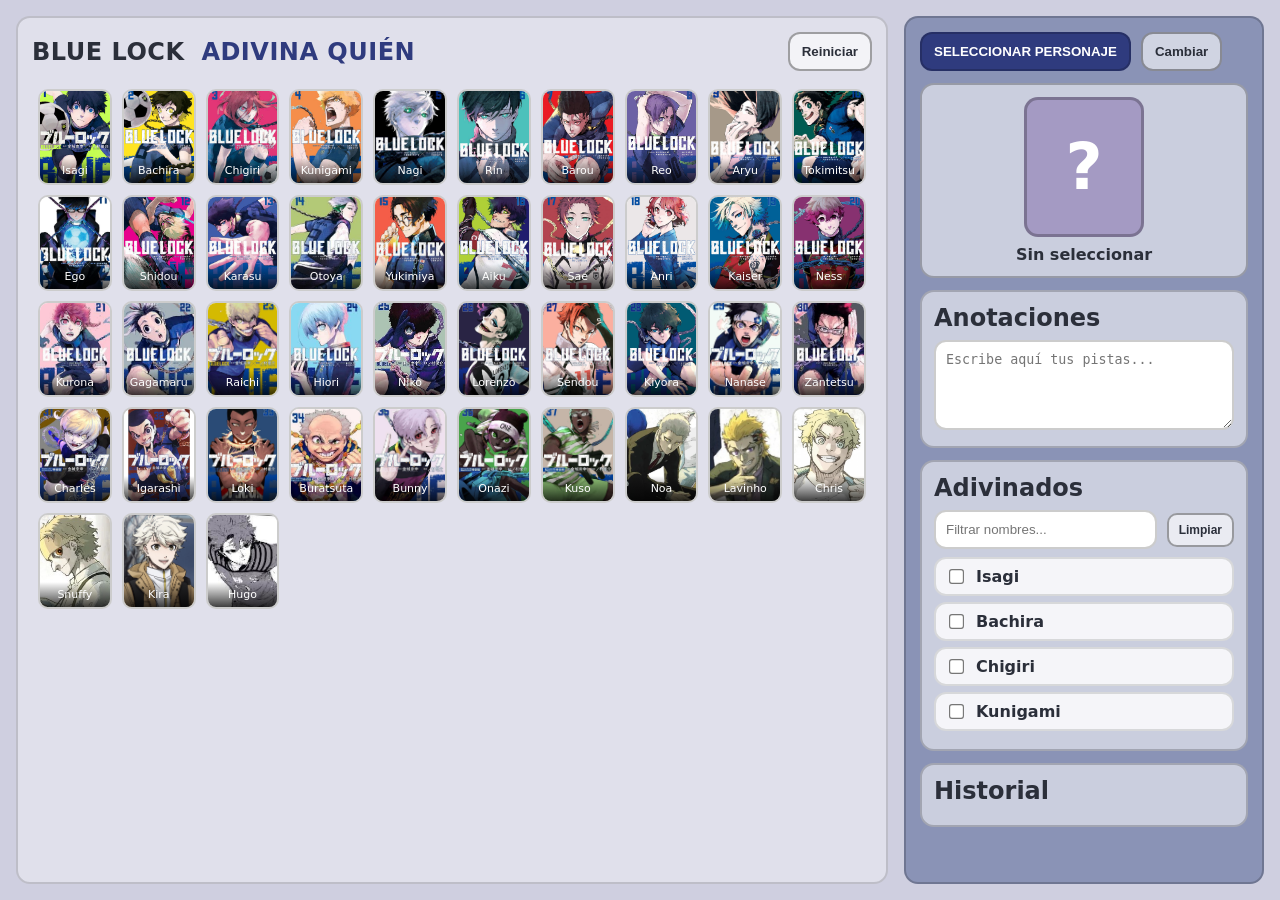
==== Index.html @ 26df77ac "Primer commit - Blue Lock Adivina Quien" ====
<!DOCTYPE html>
<html lang="es">
<head>
  <meta charset="UTF-8" />
  <meta name="viewport" content="width=device-width, initial-scale=1.0"/>
  <title>Blue Lock - Adivina Quién</title>
  <link rel="stylesheet" href="styles.css" />
</head>
<body>
  <main class="layout">
    <!-- IZQUIERDA: TABLERO -->
    <section class="board">
      <header class="board__header">
        <h1 class="title">Blue Lock <span>Adivina Quién</span></h1>

        <div class="board__actions">
          <button id="btnReset" class="btn btn--ghost">Reiniciar</button>
        </div>
      </header>

      <div class="grid" id="gridCharacters">
        <!-- Se llena desde app.js -->
      </div>
    </section>

    <!-- DERECHA: PANEL -->
    <aside class="panel">
      <div class="panel__top">
        <div class="panel__row">
          <button id="btnPickRandom" class="btn btn--primary">SELECCIONAR PERSONAJE</button>
          <button id="btnChangeRandom" class="btn btn--ghost" title="Cambiar aleatorio">Cambiar</button>
        </div>

        <div class="mystery" id="mysteryBox">
          <div class="mystery__inner" id="mysteryInner">
            <span class="mystery__q">?</span>
          </div>
          <div class="mystery__name" id="mysteryName">Sin seleccionar</div>
        </div>
      </div>

      <section class="card">
        <h2 class="card__title">Anotaciones</h2>
        <textarea id="notes" class="textarea" placeholder="Escribe aquí tus pistas..."></textarea>
      </section>

      <section class="card">
        <h2 class="card__title">Adivinados</h2>

        <div class="tools">
          <input id="searchGuessed" class="input" type="text" placeholder="Filtrar nombres..." />
          <button id="btnClearGuessed" class="btn btn--ghost btn--small">Limpiar</button>
        </div>

        <ul id="guessedList" class="list">
          <!-- Se llena desde app.js -->
        </ul>
      </section>

      <section class="card">
        <h2 class="card__title">Historial</h2>
        <ul id="historyList" class="list list--history"></ul>
      </section>
    </aside>
  </main>

  <script src="app.js"></script>
</body>
</html>
---- styles.css ----
:root{
    --bg:#cfcfe0;
    --panel:#8a93b6;
    --card:#ffffff;
    --ink:#2b2f3a;
    --muted:#6a738a;
    --border:#2f3240;
    --accent:#2f3b7e;
    --accent2:#5e3b92;
  }
  
  *{ box-sizing:border-box; }
  body{
    margin:0;
    font-family: system-ui, -apple-system, Segoe UI, Roboto, Arial, sans-serif;
    background: var(--bg);
    color: var(--ink);
  }
  
  .layout{
    display:grid;
    grid-template-columns: 1fr 360px;
    gap:16px;
    padding:16px;
    min-height:100vh;
  }
  
  .board{
    background: rgba(255,255,255,.35);
    border: 2px solid rgba(0,0,0,.15);
    border-radius: 14px;
    padding: 14px;
  }
  
  .board__header{
    display:flex;
    align-items:center;
    justify-content:space-between;
    gap:12px;
    margin-bottom:12px;
  }
  
  .title{
    margin:0;
    font-weight:900;
    letter-spacing:.5px;
    text-transform:uppercase;
  }
  .title span{
    font-weight:700;
    color: var(--accent);
    margin-left:8px;
  }
  
  .board__actions{
    display:flex;
    gap:10px;
  }
  
  /* GRID */
  .grid{
    display:grid;
    grid-template-columns: repeat(auto-fill, minmax(72px, 1fr));
    gap:10px;
    padding:6px;
  }
  
  .char{
    position:relative;
    border-radius:10px;
    overflow:hidden;
    border: 2px solid rgba(0,0,0,.2);
    background:#fff;
    cursor:pointer;
    user-select:none;
    transition: transform .08s ease;
  }
  .char:hover{ transform: translateY(-2px); }
  
  .char img{
    width:100%;
    height:92px;
    object-fit:cover;
    display:block;
  }
  
  .char__label{
    position:absolute;
    left:0; right:0; bottom:0;
    padding:6px 6px;
    font-size:11px;
    background: linear-gradient(to top, rgba(0,0,0,.75), rgba(0,0,0,0));
    color:#fff;
    text-align:center;
  }
  
  /* SELECCIONADO (oscurecido) */
  .char.selected::after{
    content:"";
    position:absolute;
    inset:0;
    background: rgba(0,0,0,.55);
  }
  .char.selected::before{
    content:"✓";
    position:absolute;
    top:6px;
    right:6px;
    width:22px;
    height:22px;
    display:grid;
    place-items:center;
    border-radius:999px;
    background: rgba(255,255,255,.95);
    color:#111;
    font-weight:900;
    z-index:2;
  }
  .char.selected .char__label{ z-index:2; position:absolute; }
  
  /* PANEL */
  .panel{
    background: var(--panel);
    border-radius: 14px;
    padding: 14px;
    border: 2px solid rgba(0,0,0,.2);
    display:flex;
    flex-direction:column;
    gap:12px;
  }
  
  .panel__row{
    display:flex;
    gap:10px;
    align-items:center;
  }
  
  .btn{
    border:2px solid rgba(0,0,0,.35);
    background:#fff;
    color:var(--ink);
    border-radius: 12px;
    padding:10px 12px;
    font-weight:800;
    cursor:pointer;
  }
  .btn--primary{
    background: var(--accent);
    color:#fff;
    border-color: rgba(0,0,0,.2);
  }
  .btn--ghost{
    background: rgba(255,255,255,.6);
  }
  .btn--small{
    padding:8px 10px;
    border-radius:10px;
    font-size:12px;
  }
  
  .mystery{
    margin-top:12px;
    background: rgba(255,255,255,.55);
    border: 2px solid rgba(0,0,0,.25);
    border-radius: 14px;
    padding: 12px;
    text-align:center;
  }
  .mystery__inner{
    width:120px;
    height:140px;
    margin: 0 auto 8px;
    border-radius: 14px;
    border: 3px solid rgba(0,0,0,.25);
    background: rgba(94,59,146,.35);
    display:grid;
    place-items:center;
    overflow:hidden;
  }
  .mystery__q{
    font-size:64px;
    font-weight:900;
    color:#fff;
  }
  .mystery__inner img{
    width:100%;
    height:100%;
    object-fit:cover;
    display:block;
  }
  .mystery__name{
    font-weight:900;
    color: var(--ink);
  }
  
  /* CARDS */
  .card{
    background: rgba(255,255,255,.55);
    border: 2px solid rgba(0,0,0,.2);
    border-radius: 14px;
    padding: 12px;
  }
  .card__title{
    margin:0 0 8px;
    font-weight:900;
  }
  
  .textarea{
    width:100%;
    min-height:90px;
    resize:vertical;
    border-radius:12px;
    border:2px solid rgba(0,0,0,.2);
    padding:10px;
    outline:none;
  }
  
  .tools{
    display:flex;
    gap:10px;
    align-items:center;
    margin-bottom:8px;
  }
  .input{
    flex:1;
    border-radius:12px;
    border:2px solid rgba(0,0,0,.2);
    padding:10px;
    outline:none;
  }
  
  /* LISTAS */
  .list{
    margin:0;
    padding:0;
    list-style:none;
    max-height:180px;
    overflow:auto;
    display:flex;
    flex-direction:column;
    gap:6px;
  }
  
  .list li{
    background: rgba(255,255,255,.8);
    border: 2px solid rgba(0,0,0,.12);
    border-radius: 12px;
    padding: 8px 10px;
    display:flex;
    align-items:center;
    justify-content:space-between;
    gap:10px;
  }
  
  .list li small{ color: var(--muted); }
  
  .guessed-item{
    display:flex;
    align-items:center;
    gap:10px;
    width:100%;
  }
  .guessed-item label{
    font-weight:800;
    cursor:pointer;
  }
  .guessed-item input{
    transform: scale(1.15);
  }
  .list--history li{
    justify-content:flex-start;
  }
  .badge{
    margin-left:auto;
    font-size:12px;
    font-weight:900;
    color: var(--accent2);
  }
  @media (max-width: 980px){
    .layout{ grid-template-columns:1fr; }
    .panel{ order:-1; }
  }
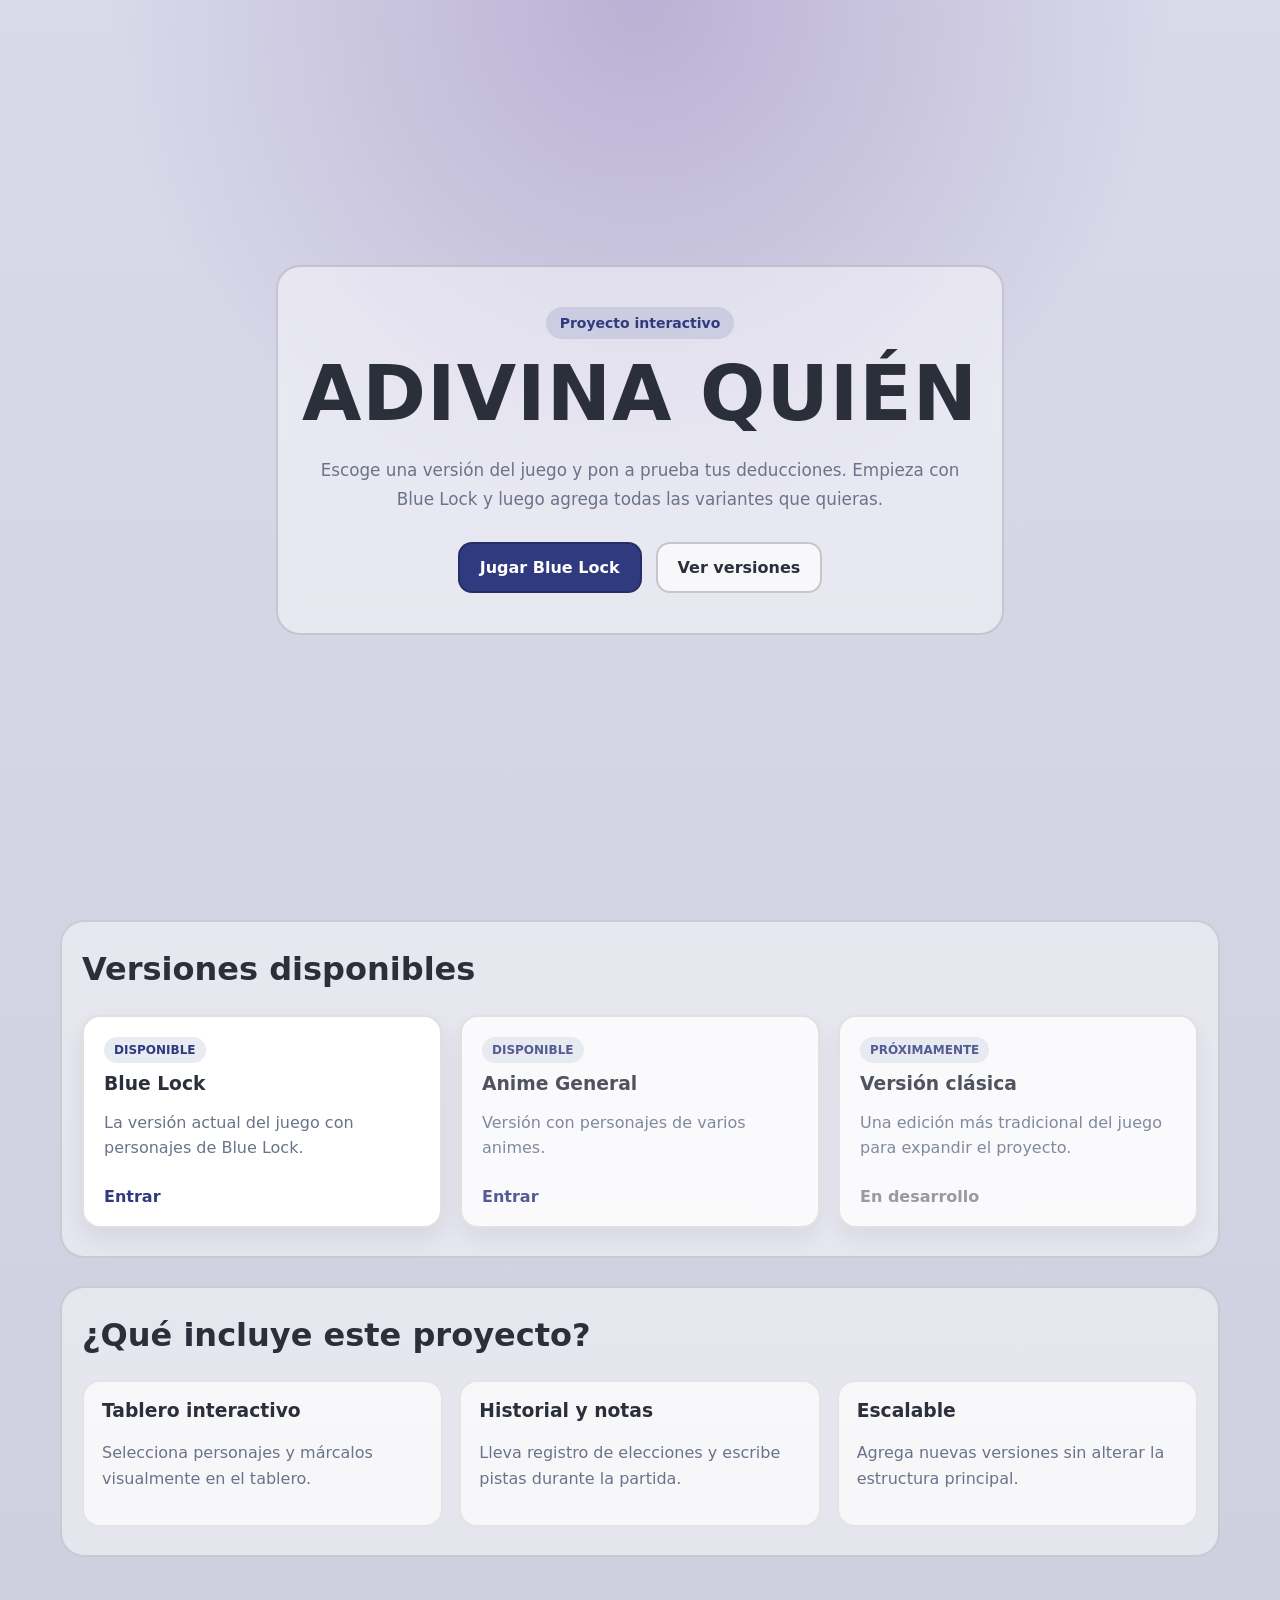
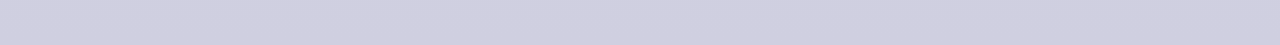
==== commit aa90d338: "Integración anime general" ====
--- a/Index.html
+++ b/Index.html
@@ -2,68 +2,77 @@
 <html lang="es">
 <head>
   <meta charset="UTF-8" />
-  <meta name="viewport" content="width=device-width, initial-scale=1.0"/>
-  <title>Blue Lock - Adivina Quién</title>
-  <link rel="stylesheet" href="styles.css" />
+  <meta name="viewport" content="width=device-width, initial-scale=1.0" />
+  <title>Adivina Quién | Landing Page</title>
+  <link rel="stylesheet" href="landing.css" />
 </head>
 <body>
-  <main class="layout">
-    <!-- IZQUIERDA: TABLERO -->
-    <section class="board">
-      <header class="board__header">
-        <h1 class="title">Blue Lock <span>Adivina Quién</span></h1>
+  <header class="hero">
+    <div class="hero__content">
+      <p class="hero__tag">Proyecto interactivo</p>
+      <h1>Adivina Quién</h1>
+      <p class="hero__text">
+        Escoge una versión del juego y pon a prueba tus deducciones.
+        Empieza con Blue Lock y luego agrega todas las variantes que quieras.
+      </p>
 
-        <div class="board__actions">
-          <button id="btnReset" class="btn btn--ghost">Reiniciar</button>
-        </div>
-      </header>
+      <div class="hero__actions">
+        <a href="blue-lock/index.html" class="btn btn--primary">Jugar Blue Lock</a>
+        <a href="#versiones" class="btn btn--ghost">Ver versiones</a>
+      </div>
+    </div>
+  </header>
 
-      <div class="grid" id="gridCharacters">
-        <!-- Se llena desde app.js -->
+  <main class="main-content">
+    <section class="section" id="versiones">
+      <h2>Versiones disponibles</h2>
+      <div class="cards">
+        <article class="card">
+          <div class="card__badge">Disponible</div>
+          <h3>Blue Lock</h3>
+          <p>
+            La versión actual del juego con personajes de Blue Lock.
+          </p>
+          <a href="blue-lock/index.html" class="card__link">Entrar</a>
+        </article>
+
+        <article class="card card--disabled">
+          <div class="card__badge">Disponible</div>
+          <h3>Anime General</h3>
+          <p>
+            Versión con personajes de varios animes.
+          </p>
+          <a href="Anime/Index.html" class="card__link">Entrar</a>
+        </article>
+
+        <article class="card card--disabled">
+          <div class="card__badge">Próximamente</div>
+          <h3>Versión clásica</h3>
+          <p>
+            Una edición más tradicional del juego para expandir el proyecto.
+          </p>
+          <a href="#" class="card__link card__link--disabled">En desarrollo</a>
+        </article>
       </div>
     </section>
 
-    <!-- DERECHA: PANEL -->
-    <aside class="panel">
-      <div class="panel__top">
-        <div class="panel__row">
-          <button id="btnPickRandom" class="btn btn--primary">SELECCIONAR PERSONAJE</button>
-          <button id="btnChangeRandom" class="btn btn--ghost" title="Cambiar aleatorio">Cambiar</button>
+    <section class="section about">
+      <h2>¿Qué incluye este proyecto?</h2>
+      <div class="features">
+        <div class="feature">
+          <h3>Tablero interactivo</h3>
+          <p>Selecciona personajes y márcalos visualmente en el tablero.</p>
         </div>
-
-        <div class="mystery" id="mysteryBox">
-          <div class="mystery__inner" id="mysteryInner">
-            <span class="mystery__q">?</span>
-          </div>
-          <div class="mystery__name" id="mysteryName">Sin seleccionar</div>
+        <div class="feature">
+          <h3>Historial y notas</h3>
+          <p>Lleva registro de elecciones y escribe pistas durante la partida.</p>
+        </div>
+        <div class="feature">
+          <h3>Escalable</h3>
+          <p>Agrega nuevas versiones sin alterar la estructura principal.</p>
         </div>
       </div>
-
-      <section class="card">
-        <h2 class="card__title">Anotaciones</h2>
-        <textarea id="notes" class="textarea" placeholder="Escribe aquí tus pistas..."></textarea>
-      </section>
-
-      <section class="card">
-        <h2 class="card__title">Adivinados</h2>
-
-        <div class="tools">
-          <input id="searchGuessed" class="input" type="text" placeholder="Filtrar nombres..." />
-          <button id="btnClearGuessed" class="btn btn--ghost btn--small">Limpiar</button>
-        </div>
-
-        <ul id="guessedList" class="list">
-          <!-- Se llena desde app.js -->
-        </ul>
-      </section>
-
-      <section class="card">
-        <h2 class="card__title">Historial</h2>
-        <ul id="historyList" class="list list--history"></ul>
-      </section>
-    </aside>
+    </section>
   </main>
-
-  <script src="app.js"></script>
 </body>
 </html>
--- a/landing.css
+++ b/landing.css
@@ -0,0 +1,214 @@
+:root{
+    --bg: #cfcfe0;
+    --panel: #8a93b6;
+    --card: #ffffff;
+    --ink: #2b2f3a;
+    --muted: #6a738a;
+    --border: #2f3240;
+    --accent: #2f3b7e;
+    --accent2: #5e3b92;
+    --light: rgba(255,255,255,.7);
+  }
+  
+  *{
+    box-sizing: border-box;
+  }
+  
+  html{
+    scroll-behavior: smooth;
+  }
+  
+  body{
+    margin: 0;
+    font-family: system-ui, -apple-system, Segoe UI, Roboto, Arial, sans-serif;
+    background:
+      radial-gradient(circle at top, rgba(94,59,146,.25), transparent 30%),
+      linear-gradient(180deg, #d9d9ea 0%, #cfcfe0 100%);
+    color: var(--ink);
+  }
+  
+  .hero{
+    min-height: 100vh;
+    display: flex;
+    align-items: center;
+    justify-content: center;
+    padding: 40px 20px;
+  }
+  
+  .hero__content{
+    max-width: 850px;
+    text-align: center;
+    background: rgba(255,255,255,.45);
+    border: 2px solid rgba(0,0,0,.15);
+    border-radius: 24px;
+    padding: 40px 24px;
+    backdrop-filter: blur(6px);
+  }
+  
+  .hero__tag{
+    display: inline-block;
+    margin: 0 0 10px;
+    padding: 8px 14px;
+    border-radius: 999px;
+    background: rgba(47,59,126,.12);
+    color: var(--accent);
+    font-weight: 800;
+    font-size: 14px;
+  }
+  
+  .hero h1{
+    margin: 0;
+    font-size: clamp(2.5rem, 6vw, 5rem);
+    font-weight: 900;
+    text-transform: uppercase;
+    letter-spacing: 1px;
+  }
+  
+  .hero__text{
+    max-width: 650px;
+    margin: 18px auto 0;
+    font-size: 1.05rem;
+    line-height: 1.7;
+    color: var(--muted);
+  }
+  
+  .hero__actions{
+    margin-top: 28px;
+    display: flex;
+    justify-content: center;
+    gap: 14px;
+    flex-wrap: wrap;
+  }
+  
+  .btn{
+    text-decoration: none;
+    border-radius: 14px;
+    padding: 14px 20px;
+    font-weight: 800;
+    border: 2px solid rgba(0,0,0,.2);
+    transition: transform .15s ease, opacity .15s ease;
+  }
+  
+  .btn:hover{
+    transform: translateY(-2px);
+  }
+  
+  .btn--primary{
+    background: var(--accent);
+    color: white;
+  }
+  
+  .btn--ghost{
+    background: rgba(255,255,255,.7);
+    color: var(--ink);
+  }
+  
+  .main-content{
+    padding: 20px;
+    max-width: 1200px;
+    margin: 0 auto 40px;
+  }
+  
+  .section{
+    margin-bottom: 28px;
+    background: rgba(255,255,255,.45);
+    border: 2px solid rgba(0,0,0,.12);
+    border-radius: 24px;
+    padding: 28px 20px;
+  }
+  
+  .section h2{
+    margin-top: 0;
+    font-size: 2rem;
+  }
+  
+  .cards{
+    display: grid;
+    grid-template-columns: repeat(auto-fit, minmax(240px, 1fr));
+    gap: 18px;
+    margin-top: 18px;
+  }
+  
+  .card{
+    background: var(--card);
+    border: 2px solid rgba(0,0,0,.12);
+    border-radius: 18px;
+    padding: 20px;
+    box-shadow: 0 10px 25px rgba(0,0,0,.08);
+  }
+  
+  .card__badge{
+    display: inline-block;
+    margin-bottom: 10px;
+    padding: 6px 10px;
+    border-radius: 999px;
+    background: rgba(47,59,126,.1);
+    color: var(--accent);
+    font-size: 12px;
+    font-weight: 900;
+    text-transform: uppercase;
+  }
+  
+  .card h3{
+    margin: 0 0 10px;
+  }
+  
+  .card p{
+    color: var(--muted);
+    line-height: 1.6;
+  }
+  
+  .card__link{
+    display: inline-block;
+    margin-top: 10px;
+    text-decoration: none;
+    font-weight: 800;
+    color: var(--accent);
+  }
+  
+  .card--disabled{
+    opacity: .8;
+  }
+  
+  .card__link--disabled{
+    pointer-events: none;
+    color: #888;
+  }
+  
+  .features{
+    display: grid;
+    grid-template-columns: repeat(auto-fit, minmax(220px, 1fr));
+    gap: 16px;
+    margin-top: 18px;
+  }
+  
+  .feature{
+    background: rgba(255,255,255,.7);
+    border-radius: 18px;
+    padding: 18px;
+    border: 2px solid rgba(0,0,0,.08);
+  }
+  
+  .feature h3{
+    margin-top: 0;
+  }
+  
+  .feature p{
+    color: var(--muted);
+    line-height: 1.6;
+  }
+  
+  @media (max-width: 768px){
+    .hero{
+      min-height: auto;
+      padding-top: 50px;
+    }
+  
+    .hero__content{
+      padding: 28px 18px;
+    }
+  
+    .section h2{
+      font-size: 1.6rem;
+    }
+  }
